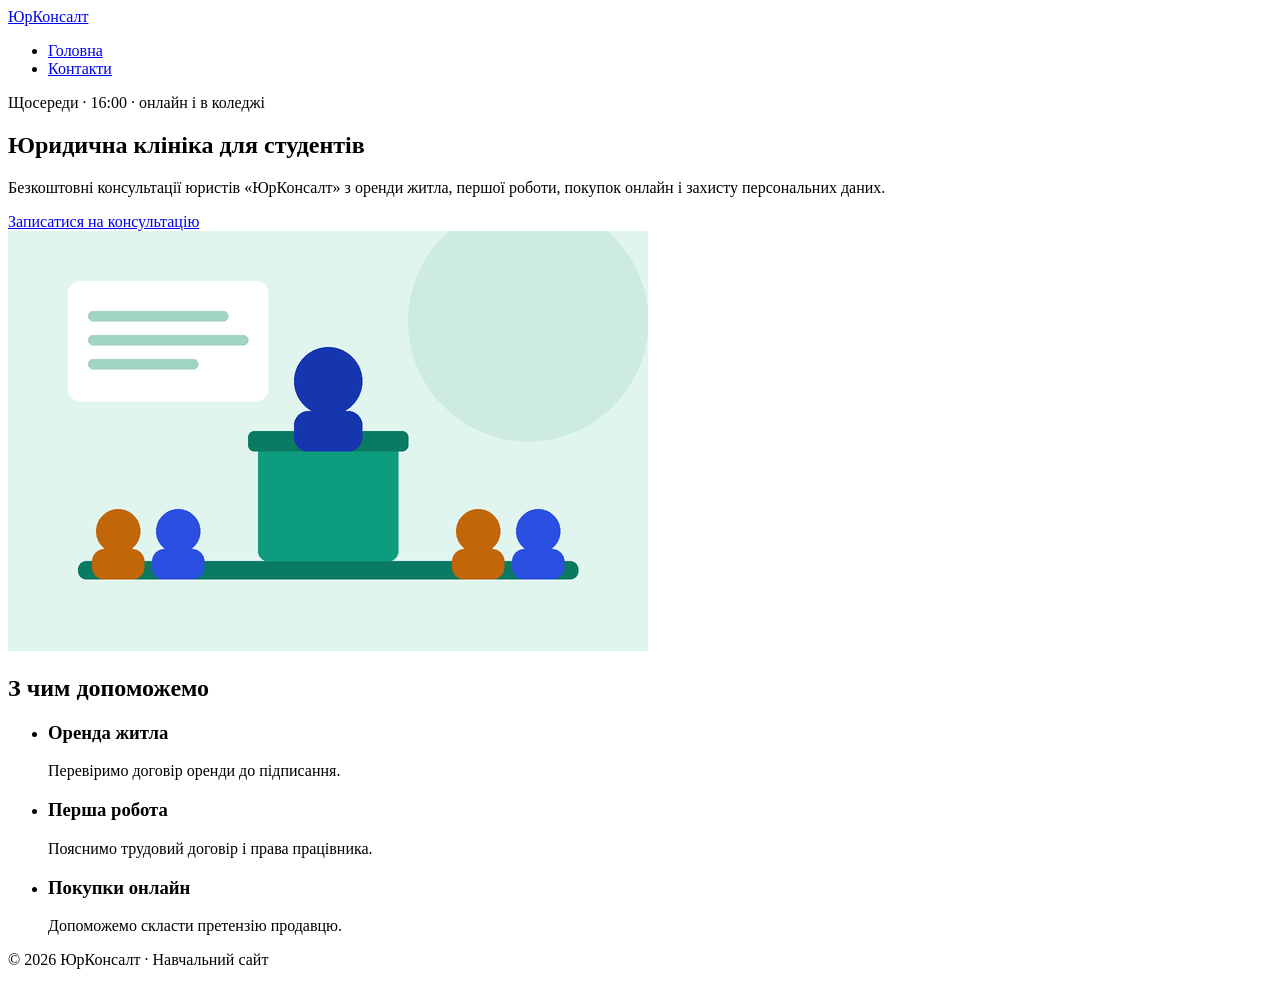
==== index.html @ 064afff1 "Перша публікація сайту" ====
<!DOCTYPE html>
<html lang="uk">
<head>
  <meta charset="utf-8">
  <meta name="viewport" content="width=device-width, initial-scale=1">
  <link rel="icon" href="data:,">
  <title>Document</title>
  <link rel="stylesheet" href="CSS/Style.css">
</head>
<body>
  <header class="site-header">
    <div class="container header-inner">
      <a class="logo" href="index.html">ЮрКонсалт</a>
      <nav aria-label="Головне меню">
        <ul class="menu">
          <li><a href="index.html" aria-current="page">Головна</a></li>
          <li><a href="Kontakty.html">Контакти</a></li>
        </ul>
      </nav>
    </div>
  </header>

  <main>
    <section class="hero">
      <div class="container hero-inner">
        <div>
          <p class="hero-date">Щосереди · 16:00 · онлайн і в коледжі</p>
          <h1>Юридична клініка для студентів</h1>
          <p>Безкоштовні консультації юристів «ЮрКонсалт» з оренди житла, першої роботи, покупок онлайн і захисту персональних даних.</p>
          <a class="btn" href="Kontakty.html">Записатися на консультацію</a>
        </div>
        <img src="/img/hero.png" alt="" width="640" height="420">
      </div>
    </section>

    <section class="container section">
      <h2>З чим допоможемо</h2>
      <ul class="cards">
        <li class="card">
          <h3>Оренда житла</h3>
          <p>Перевіримо договір оренди до підписання.</p>
        </li>
        <li class="card">
          <h3>Перша робота</h3>
          <p>Пояснимо трудовий договір і права працівника.</p>
        </li>
        <li class="card">
          <h3>Покупки онлайн</h3>
          <p>Допоможемо скласти претензію продавцю.</p>
        </li>
      </ul>
    </section>
  </main>

  <footer class="site-footer">
    <div class="container">
      <p>© 2026 ЮрКонсалт · Навчальний сайт</p>
    </div>
  </footer>
</body>
</html>
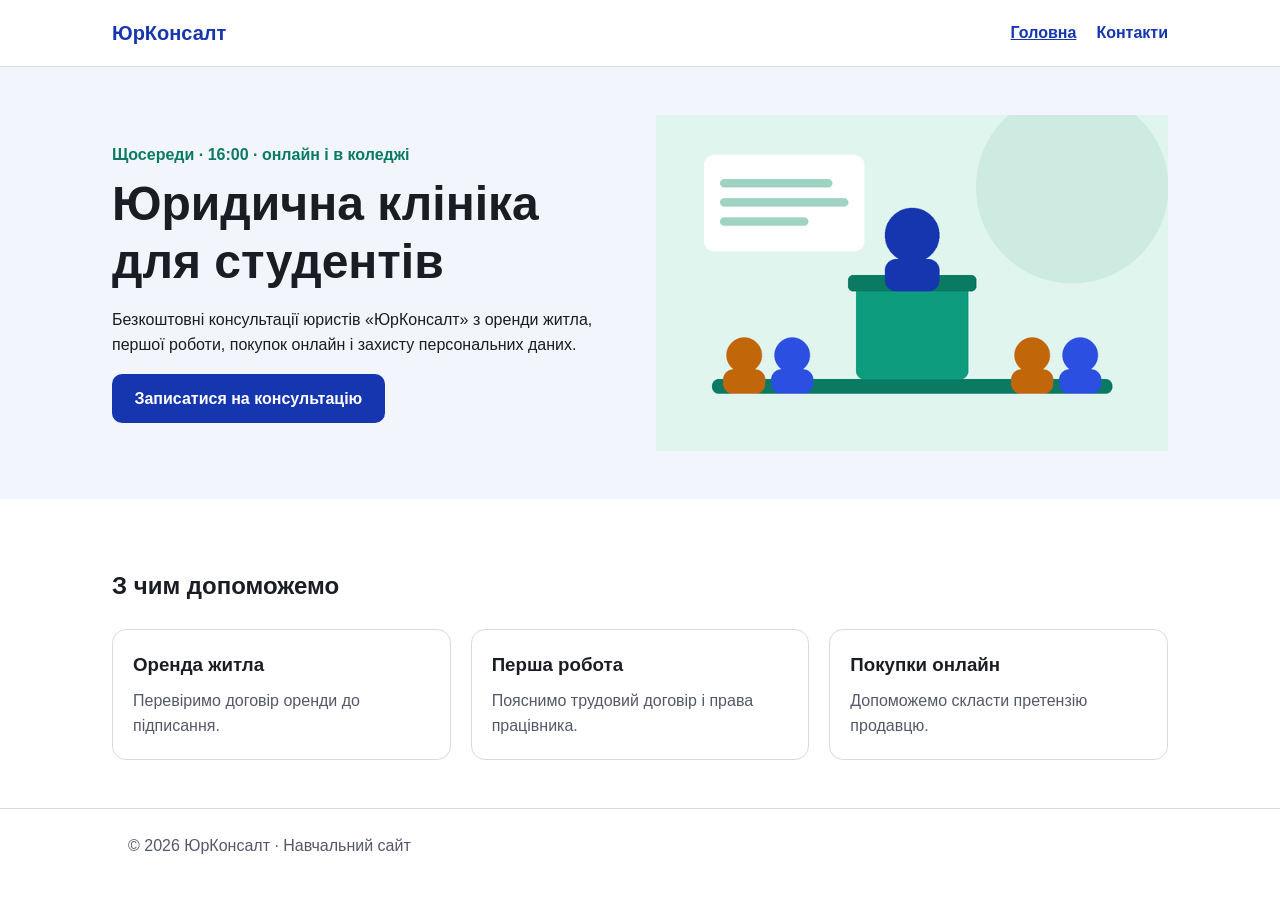
==== commit 419c7631: "Update index.html Виправлено шляхи до CSS" ====
--- a/index.html
+++ b/index.html
@@ -1,61 +1,64 @@
-<!DOCTYPE html>
+<!doctype html>
 <html lang="uk">
-<head>
-  <meta charset="utf-8">
-  <meta name="viewport" content="width=device-width, initial-scale=1">
-  <link rel="icon" href="data:,">
-  <title>Document</title>
-  <link rel="stylesheet" href="CSS/Style.css">
-</head>
-<body>
-  <header class="site-header">
-    <div class="container header-inner">
-      <a class="logo" href="index.html">ЮрКонсалт</a>
-      <nav aria-label="Головне меню">
-        <ul class="menu">
-          <li><a href="index.html" aria-current="page">Головна</a></li>
-          <li><a href="Kontakty.html">Контакти</a></li>
+  <head>
+    <meta charset="utf-8" />
+    <meta name="viewport" content="width=device-width, initial-scale=1" />
+    <link rel="icon" href="data:," />
+    <title>Document</title>
+    <link rel="stylesheet" href="css/style.css" />
+  </head>
+  <body>
+    <header class="site-header">
+      <div class="container header-inner">
+        <a class="logo" href="index.html">ЮрКонсалт</a>
+        <nav aria-label="Головне меню">
+          <ul class="menu">
+            <li><a href="index.html" aria-current="page">Головна</a></li>
+            <li><a href="kontakty.html">Контакти</a></li>
+          </ul>
+        </nav>
+      </div>
+    </header>
+
+    <main>
+      <section class="hero">
+        <div class="container hero-inner">
+          <div>
+            <p class="hero-date">Щосереди · 16:00 · онлайн і в коледжі</p>
+            <h1>Юридична клініка для студентів</h1>
+            <p>
+              Безкоштовні консультації юристів «ЮрКонсалт» з оренди житла,
+              першої роботи, покупок онлайн і захисту персональних даних.
+            </p>
+            <a class="btn" href="Kontakty.html">Записатися на консультацію</a>
+          </div>
+          <img src="img/hero.png" alt="" width="640" height="420" />
+        </div>
+      </section>
+
+      <section class="container section">
+        <h2>З чим допоможемо</h2>
+        <ul class="cards">
+          <li class="card">
+            <h3>Оренда житла</h3>
+            <p>Перевіримо договір оренди до підписання.</p>
+          </li>
+          <li class="card">
+            <h3>Перша робота</h3>
+            <p>Пояснимо трудовий договір і права працівника.</p>
+          </li>
+          <li class="card">
+            <h3>Покупки онлайн</h3>
+            <p>Допоможемо скласти претензію продавцю.</p>
+          </li>
         </ul>
-      </nav>
-    </div>
-  </header>
+      </section>
+    </main>
 
-  <main>
-    <section class="hero">
-      <div class="container hero-inner">
-        <div>
-          <p class="hero-date">Щосереди · 16:00 · онлайн і в коледжі</p>
-          <h1>Юридична клініка для студентів</h1>
-          <p>Безкоштовні консультації юристів «ЮрКонсалт» з оренди житла, першої роботи, покупок онлайн і захисту персональних даних.</p>
-          <a class="btn" href="Kontakty.html">Записатися на консультацію</a>
-        </div>
-        <img src="/img/hero.png" alt="" width="640" height="420">
+    <footer class="site-footer">
+      <div class="container">
+        <p>© 2026 ЮрКонсалт · Навчальний сайт</p>
       </div>
-    </section>
-
-    <section class="container section">
-      <h2>З чим допоможемо</h2>
-      <ul class="cards">
-        <li class="card">
-          <h3>Оренда житла</h3>
-          <p>Перевіримо договір оренди до підписання.</p>
-        </li>
-        <li class="card">
-          <h3>Перша робота</h3>
-          <p>Пояснимо трудовий договір і права працівника.</p>
-        </li>
-        <li class="card">
-          <h3>Покупки онлайн</h3>
-          <p>Допоможемо скласти претензію продавцю.</p>
-        </li>
-      </ul>
-    </section>
-  </main>
-
-  <footer class="site-footer">
-    <div class="container">
-      <p>© 2026 ЮрКонсалт · Навчальний сайт</p>
-    </div>
-  </footer>
-</body>
+    </footer>
+  </body>
 </html>
--- a/css/style.css
+++ b/css/style.css
@@ -0,0 +1,166 @@
+/* style.css — оформлення сайту «Юридична клініка для студентів» (ПР18) */
+:root {
+  --bg: #ffffff;
+  --surface: #f2f5fc;
+  --text: #1b1d24;
+  --muted: #545869;
+  --line: #d7dae3;
+  --accent: #1636b0;
+  --green: #0b7a63;
+}
+
+*,
+*::before,
+*::after {
+  box-sizing: border-box;
+}
+
+body {
+  margin: 0;
+  font-family: "Segoe UI", Roboto, Arial, sans-serif;
+  line-height: 1.6;
+  color: var(--text);
+  background: var(--bg);
+}
+
+img {
+  max-width: 100%;
+  height: auto;
+}
+
+a {
+  color: var(--accent);
+}
+
+.container {
+  max-width: 68rem;
+  margin: 0 auto;
+  padding: 0 1rem;
+}
+
+.site-header {
+  border-bottom: 1px solid var(--line);
+}
+
+.header-inner {
+  display: flex;
+  flex-wrap: wrap;
+  align-items: center;
+  justify-content: space-between;
+  gap: 0.5rem 2rem;
+  padding: 0.75rem 1rem;
+}
+
+.logo {
+  font-size: 1.25rem;
+  font-weight: 700;
+  text-decoration: none;
+}
+
+.menu {
+  display: flex;
+  flex-wrap: wrap;
+  gap: 0 1.25rem;
+  margin: 0;
+  padding: 0;
+  list-style: none;
+}
+
+.menu a {
+  display: inline-block;
+  padding: 0.5rem 0;
+  font-weight: 600;
+  text-decoration: none;
+}
+
+.menu a:hover,
+.menu a[aria-current="page"] {
+  text-decoration: underline;
+}
+
+.hero {
+  background: var(--surface);
+}
+
+.hero-inner {
+  display: grid;
+  gap: 2rem;
+  align-items: center;
+  padding: 3rem 1rem;
+}
+
+.hero-date {
+  margin: 0;
+  font-weight: 600;
+  color: var(--green);
+}
+
+h1 {
+  margin: 0.5rem 0 1rem;
+  font-size: clamp(1.75rem, 1rem + 3vw, 3rem);
+  line-height: 1.2;
+}
+
+.btn {
+  display: inline-block;
+  padding: 0.75rem 1.4rem;
+  border-radius: 10px;
+  background: var(--accent);
+  color: #ffffff;
+  font-weight: 600;
+  text-decoration: none;
+}
+
+.btn:hover {
+  background: #102a8c;
+}
+
+.section {
+  padding: 3rem 1rem;
+}
+
+.cards {
+  display: grid;
+  gap: 1.25rem;
+  margin: 1.5rem 0 0;
+  padding: 0;
+  list-style: none;
+}
+
+.card {
+  padding: 1.25rem;
+  border: 1px solid var(--line);
+  border-radius: 14px;
+}
+
+.card h3 {
+  margin: 0 0 0.5rem;
+}
+
+.card p {
+  margin: 0;
+  color: var(--muted);
+}
+
+.contacts-list {
+  padding-left: 1.25rem;
+}
+
+.site-footer {
+  border-top: 1px solid var(--line);
+  color: var(--muted);
+}
+
+.site-footer p {
+  margin: 0;
+  padding: 1.5rem 1rem;
+}
+
+@media (min-width: 48rem) {
+  .hero-inner {
+    grid-template-columns: 1fr 1fr;
+  }
+  .cards {
+    grid-template-columns: repeat(3, 1fr);
+  }
+}
